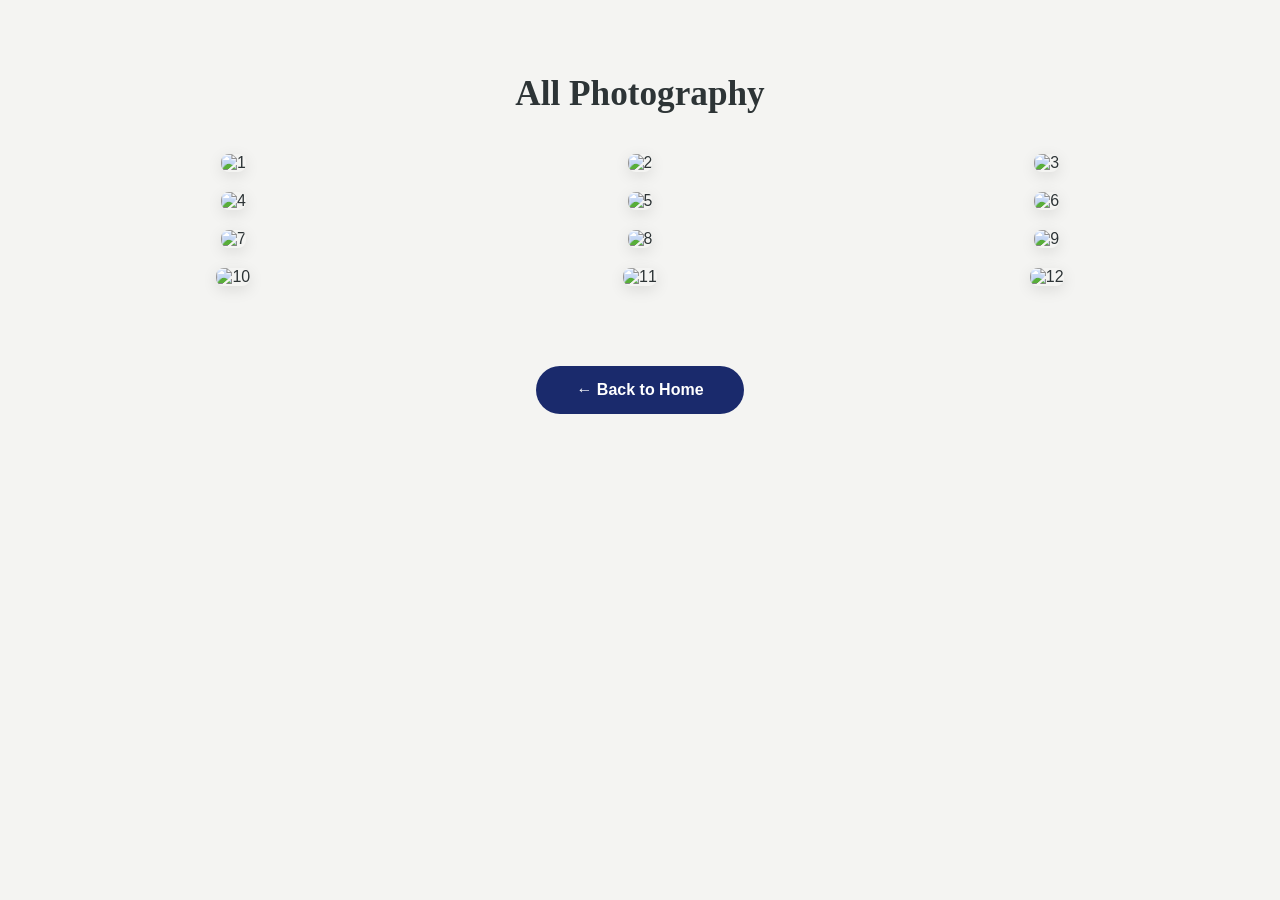
==== all_photos/index.html @ d1366b7d "update" ====
<!DOCTYPE html><html lang="ja" data-astro-cid-qmm55jif> <head><meta charset="UTF-8"><meta name="viewport" content="width=device-width, initial-scale=1.0"><title>Gallery | 豊福雅哉</title><style>body{font-family:Noto Sans JP,sans-serif;background:#f4f4f2;padding:50px 20px;text-align:center;color:#2d3436;margin:0}h1[data-astro-cid-qmm55jif]{font-family:"Noto Serif JP",serif;font-size:2.2rem;margin-bottom:40px}.gallery-grid[data-astro-cid-qmm55jif]{display:grid;grid-template-columns:repeat(auto-fit,minmax(300px,1fr));gap:20px;max-width:1200px;margin:40px auto}.gallery-item[data-astro-cid-qmm55jif] img[data-astro-cid-qmm55jif]{width:100%;aspect-ratio:3/2;object-fit:cover;border-radius:8px;box-shadow:0 4px 15px #0000001a}.back-link[data-astro-cid-qmm55jif]{display:inline-block;margin-top:40px;padding:15px 40px;background:#1a2a6c;color:#fff;text-decoration:none;border-radius:50px;font-weight:700;transition:.3s}.back-link[data-astro-cid-qmm55jif]:hover{background:#b21f1f}
</style></head> <body data-astro-cid-qmm55jif> <h1 data-astro-cid-qmm55jif>All Photography</h1> <div class="gallery-grid" data-astro-cid-qmm55jif> <div class="gallery-item" data-astro-cid-qmm55jif><img src="/masaya-toyofuku/gallery/photo1.jpg" alt="1" data-astro-cid-qmm55jif></div> <div class="gallery-item" data-astro-cid-qmm55jif><img src="/masaya-toyofuku/gallery/photo2.jpg" alt="2" data-astro-cid-qmm55jif></div> <div class="gallery-item" data-astro-cid-qmm55jif><img src="/masaya-toyofuku/gallery/photo3.jpg" alt="3" data-astro-cid-qmm55jif></div> <div class="gallery-item" data-astro-cid-qmm55jif><img src="/masaya-toyofuku/gallery/photo4.jpg" alt="4" data-astro-cid-qmm55jif></div> <div class="gallery-item" data-astro-cid-qmm55jif><img src="/masaya-toyofuku/gallery/photo5.jpg" alt="5" data-astro-cid-qmm55jif></div> <div class="gallery-item" data-astro-cid-qmm55jif><img src="/masaya-toyofuku/gallery/photo6.jpg" alt="6" data-astro-cid-qmm55jif></div> <div class="gallery-item" data-astro-cid-qmm55jif><img src="/masaya-toyofuku/gallery/photo7.jpg" alt="7" data-astro-cid-qmm55jif></div> <div class="gallery-item" data-astro-cid-qmm55jif><img src="/masaya-toyofuku/gallery/photo8.jpg" alt="8" data-astro-cid-qmm55jif></div> <div class="gallery-item" data-astro-cid-qmm55jif><img src="/masaya-toyofuku/gallery/photo9.jpg" alt="9" data-astro-cid-qmm55jif></div> <div class="gallery-item" data-astro-cid-qmm55jif><img src="/masaya-toyofuku/gallery/photo10.jpg" alt="10" data-astro-cid-qmm55jif></div> <div class="gallery-item" data-astro-cid-qmm55jif><img src="/masaya-toyofuku/gallery/photo11.jpg" alt="11" data-astro-cid-qmm55jif></div> <div class="gallery-item" data-astro-cid-qmm55jif><img src="/masaya-toyofuku/gallery/photo12.jpg" alt="12" data-astro-cid-qmm55jif></div> </div> <a href="/masaya-toyofuku/" class="back-link" data-astro-cid-qmm55jif>← Back to Home</a> </body></html>
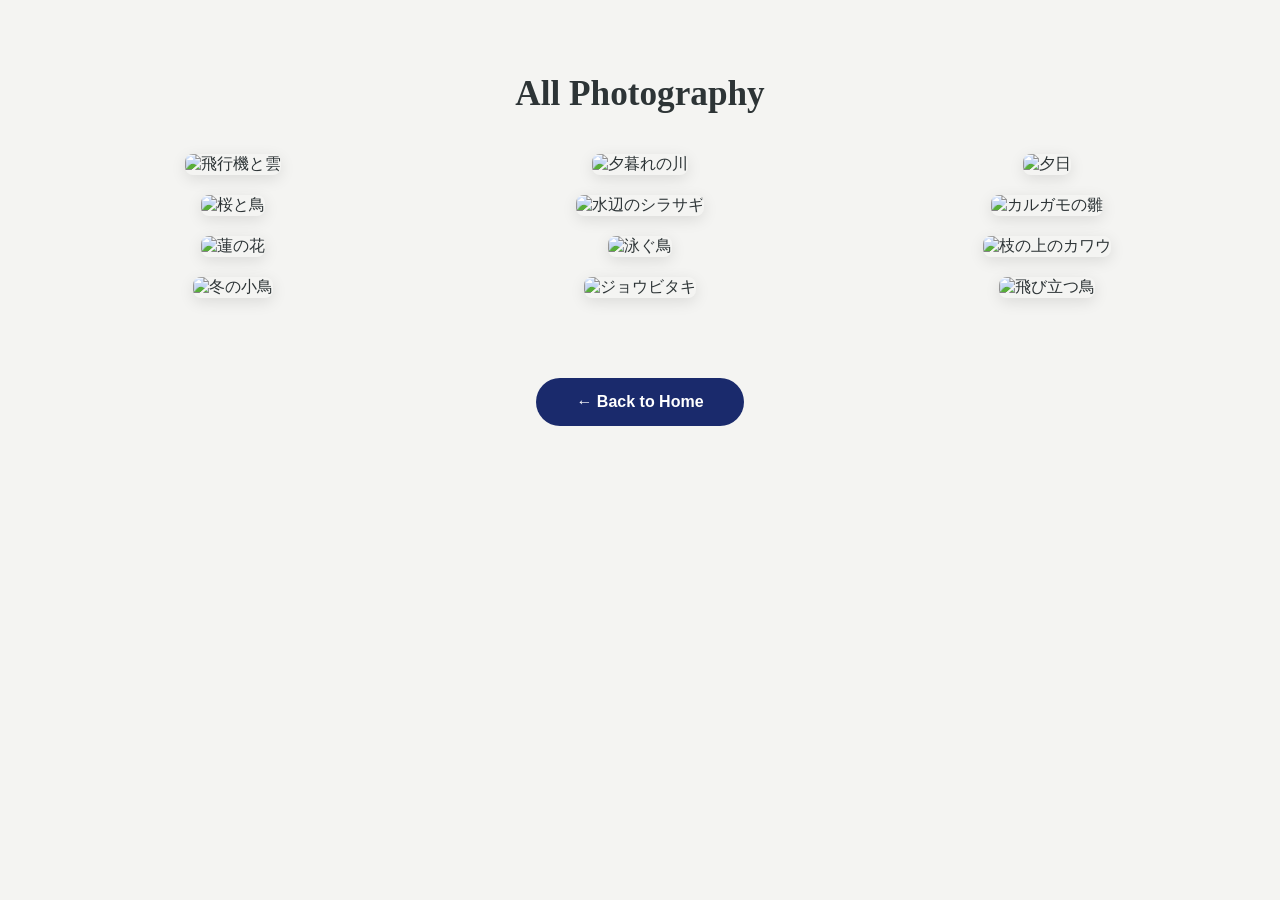
==== commit 902a540a: "update" ====
--- a/all_photos/index.html
+++ b/all_photos/index.html
@@ -1,2 +1,2 @@
-<!DOCTYPE html><html lang="ja" data-astro-cid-qmm55jif> <head><meta charset="UTF-8"><meta name="viewport" content="width=device-width, initial-scale=1.0"><title>Gallery | 豊福雅哉</title><style>body{font-family:Noto Sans JP,sans-serif;background:#f4f4f2;padding:50px 20px;text-align:center;color:#2d3436;margin:0}h1[data-astro-cid-qmm55jif]{font-family:"Noto Serif JP",serif;font-size:2.2rem;margin-bottom:40px}.gallery-grid[data-astro-cid-qmm55jif]{display:grid;grid-template-columns:repeat(auto-fit,minmax(300px,1fr));gap:20px;max-width:1200px;margin:40px auto}.gallery-item[data-astro-cid-qmm55jif] img[data-astro-cid-qmm55jif]{width:100%;aspect-ratio:3/2;object-fit:cover;border-radius:8px;box-shadow:0 4px 15px #0000001a}.back-link[data-astro-cid-qmm55jif]{display:inline-block;margin-top:40px;padding:15px 40px;background:#1a2a6c;color:#fff;text-decoration:none;border-radius:50px;font-weight:700;transition:.3s}.back-link[data-astro-cid-qmm55jif]:hover{background:#b21f1f}
-</style></head> <body data-astro-cid-qmm55jif> <h1 data-astro-cid-qmm55jif>All Photography</h1> <div class="gallery-grid" data-astro-cid-qmm55jif> <div class="gallery-item" data-astro-cid-qmm55jif><img src="/masaya-toyofuku/gallery/photo1.jpg" alt="1" data-astro-cid-qmm55jif></div> <div class="gallery-item" data-astro-cid-qmm55jif><img src="/masaya-toyofuku/gallery/photo2.jpg" alt="2" data-astro-cid-qmm55jif></div> <div class="gallery-item" data-astro-cid-qmm55jif><img src="/masaya-toyofuku/gallery/photo3.jpg" alt="3" data-astro-cid-qmm55jif></div> <div class="gallery-item" data-astro-cid-qmm55jif><img src="/masaya-toyofuku/gallery/photo4.jpg" alt="4" data-astro-cid-qmm55jif></div> <div class="gallery-item" data-astro-cid-qmm55jif><img src="/masaya-toyofuku/gallery/photo5.jpg" alt="5" data-astro-cid-qmm55jif></div> <div class="gallery-item" data-astro-cid-qmm55jif><img src="/masaya-toyofuku/gallery/photo6.jpg" alt="6" data-astro-cid-qmm55jif></div> <div class="gallery-item" data-astro-cid-qmm55jif><img src="/masaya-toyofuku/gallery/photo7.jpg" alt="7" data-astro-cid-qmm55jif></div> <div class="gallery-item" data-astro-cid-qmm55jif><img src="/masaya-toyofuku/gallery/photo8.jpg" alt="8" data-astro-cid-qmm55jif></div> <div class="gallery-item" data-astro-cid-qmm55jif><img src="/masaya-toyofuku/gallery/photo9.jpg" alt="9" data-astro-cid-qmm55jif></div> <div class="gallery-item" data-astro-cid-qmm55jif><img src="/masaya-toyofuku/gallery/photo10.jpg" alt="10" data-astro-cid-qmm55jif></div> <div class="gallery-item" data-astro-cid-qmm55jif><img src="/masaya-toyofuku/gallery/photo11.jpg" alt="11" data-astro-cid-qmm55jif></div> <div class="gallery-item" data-astro-cid-qmm55jif><img src="/masaya-toyofuku/gallery/photo12.jpg" alt="12" data-astro-cid-qmm55jif></div> </div> <a href="/masaya-toyofuku/" class="back-link" data-astro-cid-qmm55jif>← Back to Home</a> </body></html>+<!DOCTYPE html><html lang="ja" data-astro-cid-qmm55jif> <head><meta charset="UTF-8"><meta name="viewport" content="width=device-width, initial-scale=1.0"><title>Gallery | 豊福雅哉</title><style>body{font-family:Noto Sans JP,sans-serif;background:#f4f4f2;padding:50px 20px;text-align:center;color:#2d3436;margin:0}h1[data-astro-cid-qmm55jif]{font-family:"Noto Serif JP",serif;font-size:2.2rem;margin-bottom:40px}.gallery-grid[data-astro-cid-qmm55jif]{display:grid;grid-template-columns:repeat(auto-fit,minmax(300px,1fr));gap:20px;max-width:1200px;margin:40px auto}.gallery-item[data-astro-cid-qmm55jif]{cursor:pointer}.gallery-item[data-astro-cid-qmm55jif] img[data-astro-cid-qmm55jif]{width:100%;aspect-ratio:3/2;object-fit:cover;border-radius:8px;box-shadow:0 4px 15px #0000001a;transition:.3s}.gallery-item[data-astro-cid-qmm55jif] img[data-astro-cid-qmm55jif]:hover{transform:scale(1.03)}.back-link[data-astro-cid-qmm55jif]{display:inline-block;margin-top:40px;padding:15px 40px;background:#1a2a6c;color:#fff;text-decoration:none;border-radius:50px;font-weight:700}#image-modal[data-astro-cid-qmm55jif]{display:none;position:fixed;z-index:2000;top:0;left:0;width:100%;height:100%;background:#000000e6;padding-top:60px}#modal-img[data-astro-cid-qmm55jif]{max-width:90%;max-height:80%}#modal-caption[data-astro-cid-qmm55jif]{color:#fff;margin-top:15px;font-size:1.2rem;font-family:"Noto Serif JP",serif}.modal-close[data-astro-cid-qmm55jif]{position:absolute;top:20px;right:35px;color:#fff;font-size:40px;cursor:pointer}
+</style></head> <body data-astro-cid-qmm55jif> <h1 data-astro-cid-qmm55jif>All Photography</h1> <div class="gallery-grid" data-astro-cid-qmm55jif> <div class="gallery-item" data-astro-cid-qmm55jif><img src="/masaya-toyofuku/gallery/photo1.jpg" alt="飛行機と雲" data-astro-cid-qmm55jif></div> <div class="gallery-item" data-astro-cid-qmm55jif><img src="/masaya-toyofuku/gallery/photo2.jpg" alt="夕暮れの川" data-astro-cid-qmm55jif></div> <div class="gallery-item" data-astro-cid-qmm55jif><img src="/masaya-toyofuku/gallery/photo3.jpg" alt="夕日" data-astro-cid-qmm55jif></div> <div class="gallery-item" data-astro-cid-qmm55jif><img src="/masaya-toyofuku/gallery/photo4.jpg" alt="桜と鳥" data-astro-cid-qmm55jif></div> <div class="gallery-item" data-astro-cid-qmm55jif><img src="/masaya-toyofuku/gallery/photo5.jpg" alt="水辺のシラサギ" data-astro-cid-qmm55jif></div> <div class="gallery-item" data-astro-cid-qmm55jif><img src="/masaya-toyofuku/gallery/photo6.jpg" alt="カルガモの雛" data-astro-cid-qmm55jif></div> <div class="gallery-item" data-astro-cid-qmm55jif><img src="/masaya-toyofuku/gallery/photo7.jpg" alt="蓮の花" data-astro-cid-qmm55jif></div> <div class="gallery-item" data-astro-cid-qmm55jif><img src="/masaya-toyofuku/gallery/photo8.jpg" alt="泳ぐ鳥" data-astro-cid-qmm55jif></div> <div class="gallery-item" data-astro-cid-qmm55jif><img src="/masaya-toyofuku/gallery/photo9.jpg" alt="枝の上のカワウ" data-astro-cid-qmm55jif></div> <div class="gallery-item" data-astro-cid-qmm55jif><img src="/masaya-toyofuku/gallery/photo10.jpg" alt="冬の小鳥" data-astro-cid-qmm55jif></div> <div class="gallery-item" data-astro-cid-qmm55jif><img src="/masaya-toyofuku/gallery/photo11.jpg" alt="ジョウビタキ" data-astro-cid-qmm55jif></div> <div class="gallery-item" data-astro-cid-qmm55jif><img src="/masaya-toyofuku/gallery/photo12.jpg" alt="飛び立つ鳥" data-astro-cid-qmm55jif></div> </div> <a href="/masaya-toyofuku/" class="back-link" data-astro-cid-qmm55jif>← Back to Home</a> <div id="image-modal" data-astro-cid-qmm55jif> <span class="modal-close" data-astro-cid-qmm55jif>&times;</span> <img id="modal-img" data-astro-cid-qmm55jif> <div id="modal-caption" data-astro-cid-qmm55jif></div> </div> <script type="module">document.addEventListener("DOMContentLoaded",()=>{document.querySelectorAll("img").forEach(e=>{e.addEventListener("contextmenu",t=>t.preventDefault()),e.addEventListener("dragstart",t=>t.preventDefault())});const o=document.getElementById("image-modal"),n=document.getElementById("modal-img"),d=document.getElementById("modal-caption");document.querySelectorAll(".gallery-item img").forEach(e=>{e.addEventListener("click",()=>{o.style.display="block",n.src=e.src,d.innerText=e.alt,document.body.style.overflow="hidden"})}),document.querySelector(".modal-close").onclick=()=>{o.style.display="none",document.body.style.overflow="auto"}});</script> </body> </html>
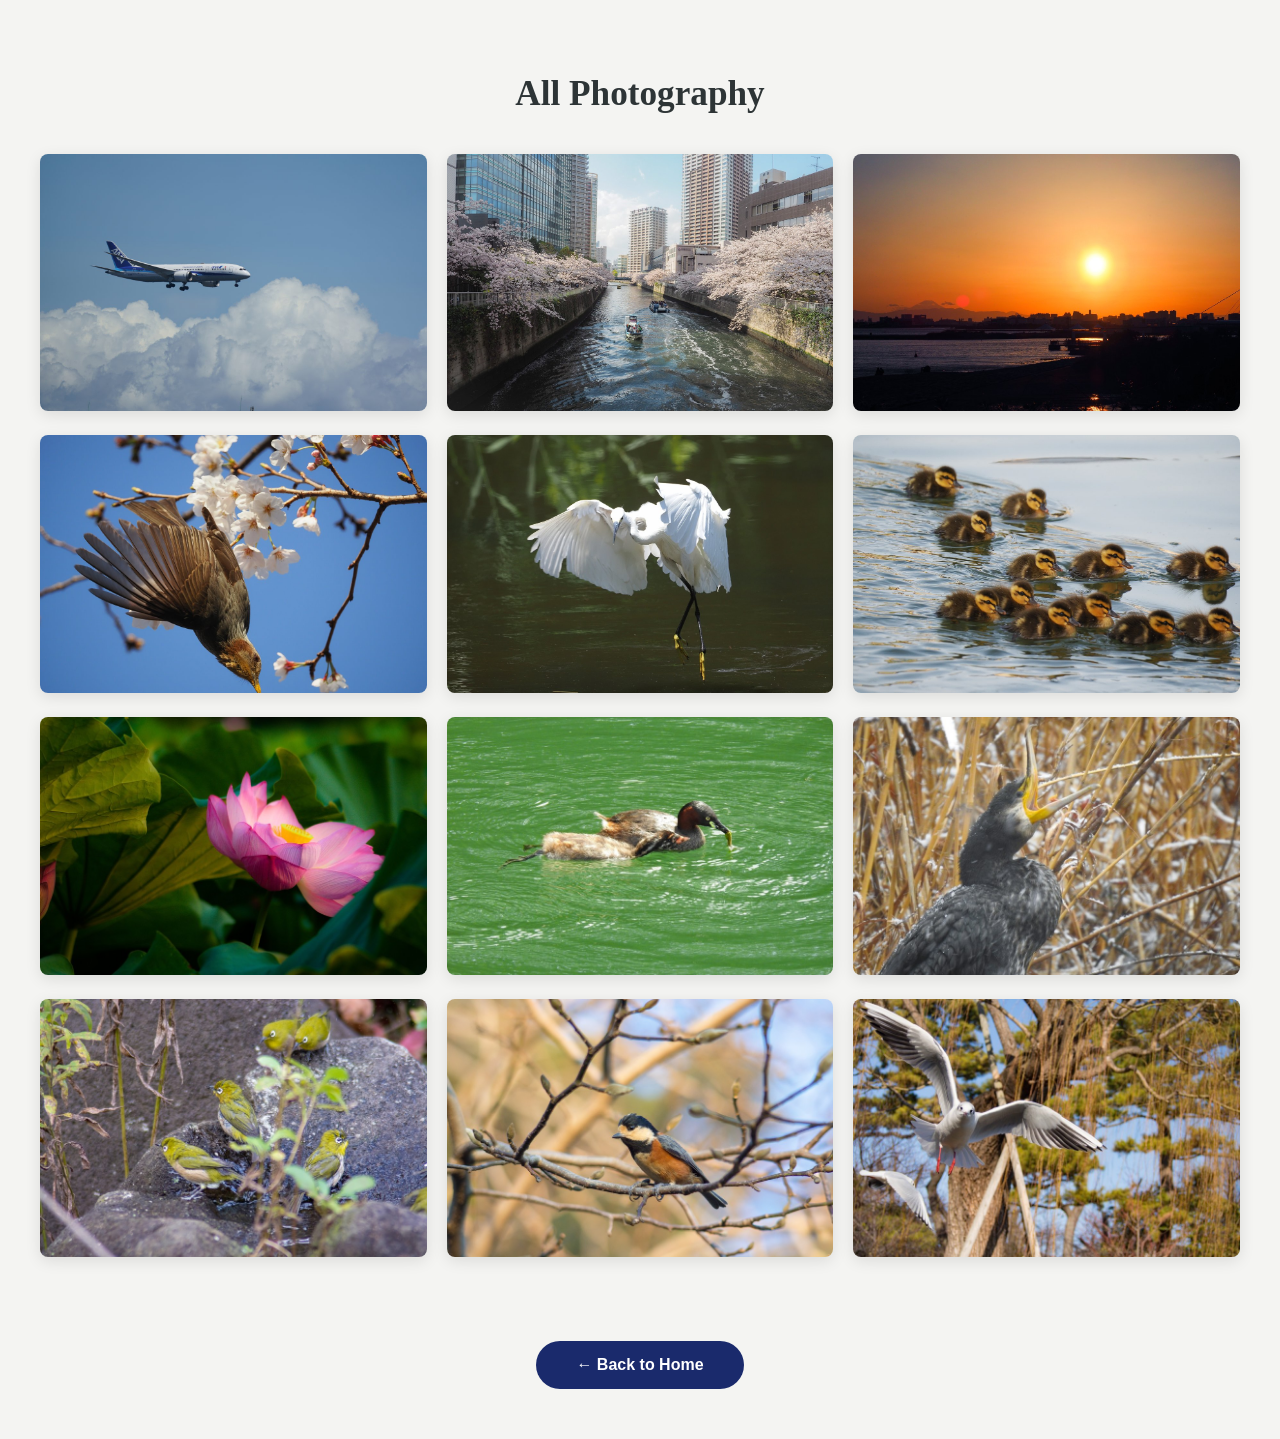
==== commit f34b0e04: "update" ====
--- a/all_photos/index.html
+++ b/all_photos/index.html
@@ -1,2 +1,2 @@
-<!DOCTYPE html><html lang="ja" data-astro-cid-qmm55jif> <head><meta charset="UTF-8"><meta name="viewport" content="width=device-width, initial-scale=1.0"><title>Gallery | 豊福雅哉</title><style>body{font-family:Noto Sans JP,sans-serif;background:#f4f4f2;padding:50px 20px;text-align:center;color:#2d3436;margin:0}h1[data-astro-cid-qmm55jif]{font-family:"Noto Serif JP",serif;font-size:2.2rem;margin-bottom:40px}.gallery-grid[data-astro-cid-qmm55jif]{display:grid;grid-template-columns:repeat(auto-fit,minmax(300px,1fr));gap:20px;max-width:1200px;margin:40px auto}.gallery-item[data-astro-cid-qmm55jif]{cursor:pointer}.gallery-item[data-astro-cid-qmm55jif] img[data-astro-cid-qmm55jif]{width:100%;aspect-ratio:3/2;object-fit:cover;border-radius:8px;box-shadow:0 4px 15px #0000001a;transition:.3s}.gallery-item[data-astro-cid-qmm55jif] img[data-astro-cid-qmm55jif]:hover{transform:scale(1.03)}.back-link[data-astro-cid-qmm55jif]{display:inline-block;margin-top:40px;padding:15px 40px;background:#1a2a6c;color:#fff;text-decoration:none;border-radius:50px;font-weight:700}#image-modal[data-astro-cid-qmm55jif]{display:none;position:fixed;z-index:2000;top:0;left:0;width:100%;height:100%;background:#000000e6;padding-top:60px}#modal-img[data-astro-cid-qmm55jif]{max-width:90%;max-height:80%}#modal-caption[data-astro-cid-qmm55jif]{color:#fff;margin-top:15px;font-size:1.2rem;font-family:"Noto Serif JP",serif}.modal-close[data-astro-cid-qmm55jif]{position:absolute;top:20px;right:35px;color:#fff;font-size:40px;cursor:pointer}
-</style></head> <body data-astro-cid-qmm55jif> <h1 data-astro-cid-qmm55jif>All Photography</h1> <div class="gallery-grid" data-astro-cid-qmm55jif> <div class="gallery-item" data-astro-cid-qmm55jif><img src="/masaya-toyofuku/gallery/photo1.jpg" alt="飛行機と雲" data-astro-cid-qmm55jif></div> <div class="gallery-item" data-astro-cid-qmm55jif><img src="/masaya-toyofuku/gallery/photo2.jpg" alt="夕暮れの川" data-astro-cid-qmm55jif></div> <div class="gallery-item" data-astro-cid-qmm55jif><img src="/masaya-toyofuku/gallery/photo3.jpg" alt="夕日" data-astro-cid-qmm55jif></div> <div class="gallery-item" data-astro-cid-qmm55jif><img src="/masaya-toyofuku/gallery/photo4.jpg" alt="桜と鳥" data-astro-cid-qmm55jif></div> <div class="gallery-item" data-astro-cid-qmm55jif><img src="/masaya-toyofuku/gallery/photo5.jpg" alt="水辺のシラサギ" data-astro-cid-qmm55jif></div> <div class="gallery-item" data-astro-cid-qmm55jif><img src="/masaya-toyofuku/gallery/photo6.jpg" alt="カルガモの雛" data-astro-cid-qmm55jif></div> <div class="gallery-item" data-astro-cid-qmm55jif><img src="/masaya-toyofuku/gallery/photo7.jpg" alt="蓮の花" data-astro-cid-qmm55jif></div> <div class="gallery-item" data-astro-cid-qmm55jif><img src="/masaya-toyofuku/gallery/photo8.jpg" alt="泳ぐ鳥" data-astro-cid-qmm55jif></div> <div class="gallery-item" data-astro-cid-qmm55jif><img src="/masaya-toyofuku/gallery/photo9.jpg" alt="枝の上のカワウ" data-astro-cid-qmm55jif></div> <div class="gallery-item" data-astro-cid-qmm55jif><img src="/masaya-toyofuku/gallery/photo10.jpg" alt="冬の小鳥" data-astro-cid-qmm55jif></div> <div class="gallery-item" data-astro-cid-qmm55jif><img src="/masaya-toyofuku/gallery/photo11.jpg" alt="ジョウビタキ" data-astro-cid-qmm55jif></div> <div class="gallery-item" data-astro-cid-qmm55jif><img src="/masaya-toyofuku/gallery/photo12.jpg" alt="飛び立つ鳥" data-astro-cid-qmm55jif></div> </div> <a href="/masaya-toyofuku/" class="back-link" data-astro-cid-qmm55jif>← Back to Home</a> <div id="image-modal" data-astro-cid-qmm55jif> <span class="modal-close" data-astro-cid-qmm55jif>&times;</span> <img id="modal-img" data-astro-cid-qmm55jif> <div id="modal-caption" data-astro-cid-qmm55jif></div> </div> <script type="module">document.addEventListener("DOMContentLoaded",()=>{document.querySelectorAll("img").forEach(e=>{e.addEventListener("contextmenu",t=>t.preventDefault()),e.addEventListener("dragstart",t=>t.preventDefault())});const o=document.getElementById("image-modal"),n=document.getElementById("modal-img"),d=document.getElementById("modal-caption");document.querySelectorAll(".gallery-item img").forEach(e=>{e.addEventListener("click",()=>{o.style.display="block",n.src=e.src,d.innerText=e.alt,document.body.style.overflow="hidden"})}),document.querySelector(".modal-close").onclick=()=>{o.style.display="none",document.body.style.overflow="auto"}});</script> </body> </html>+<!DOCTYPE html><html lang="ja" data-astro-cid-qmm55jif> <head><meta charset="UTF-8"><meta name="viewport" content="width=device-width, initial-scale=1.0"><title>Gallery | 豊福雅哉</title><style>body{font-family:Noto Sans JP,sans-serif;background:#f4f4f2;padding:50px 20px;text-align:center;color:#2d3436;margin:0}h1[data-astro-cid-qmm55jif]{font-family:"Noto Serif JP",serif;font-size:2.2rem;margin-bottom:40px}.gallery-grid[data-astro-cid-qmm55jif]{display:grid;grid-template-columns:repeat(auto-fit,minmax(300px,1fr));gap:20px;max-width:1200px;margin:40px auto}.gallery-item[data-astro-cid-qmm55jif] img[data-astro-cid-qmm55jif]{width:100%;aspect-ratio:3/2;object-fit:cover;border-radius:8px;box-shadow:0 4px 15px #0000001a;cursor:pointer;transition:.3s}.gallery-item[data-astro-cid-qmm55jif] img[data-astro-cid-qmm55jif]:hover{transform:scale(1.03)}.back-link[data-astro-cid-qmm55jif]{display:inline-block;margin-top:40px;padding:15px 40px;background:#1a2a6c;color:#fff;text-decoration:none;border-radius:50px;font-weight:700}#image-modal[data-astro-cid-qmm55jif]{display:none;position:fixed;z-index:2000;top:0;left:0;width:100%;height:100%;background:#000000e6;padding-top:60px}#modal-img[data-astro-cid-qmm55jif]{max-width:90%;max-height:80%}#modal-caption[data-astro-cid-qmm55jif]{color:#fff;margin-top:15px;font-family:"Noto Serif JP",serif;font-size:1.2rem}.modal-close[data-astro-cid-qmm55jif]{position:absolute;top:20px;right:35px;color:#fff;font-size:40px;cursor:pointer}
+</style></head> <body data-astro-cid-qmm55jif> <h1 data-astro-cid-qmm55jif>All Photography</h1> <div class="gallery-grid" data-astro-cid-qmm55jif> <div class="gallery-item" data-astro-cid-qmm55jif><img src="../gallery/photo1.jpg" alt="作品1: アオサギ" data-astro-cid-qmm55jif></div> <div class="gallery-item" data-astro-cid-qmm55jif><img src="../gallery/photo2.jpg" alt="作品2: 飛翔" data-astro-cid-qmm55jif></div> <div class="gallery-item" data-astro-cid-qmm55jif><img src="../gallery/photo3.jpg" alt="作品3: 夕景" data-astro-cid-qmm55jif></div> <div class="gallery-item" data-astro-cid-qmm55jif><img src="../gallery/photo4.jpg" alt="作品4: 桜の枝に" data-astro-cid-qmm55jif></div> <div class="gallery-item" data-astro-cid-qmm55jif><img src="../gallery/photo5.jpg" alt="作品5: 水面の輝き" data-astro-cid-qmm55jif></div> <div class="gallery-item" data-astro-cid-qmm55jif><img src="../gallery/photo6.jpg" alt="作品6: 都市の鳥" data-astro-cid-qmm55jif></div> <div class="gallery-item" data-astro-cid-qmm55jif><img src="../gallery/photo7.jpg" alt="作品7: 静寂" data-astro-cid-qmm55jif></div> <div class="gallery-item" data-astro-cid-qmm55jif><img src="../gallery/photo8.jpg" alt="作品8: 水浴び" data-astro-cid-qmm55jif></div> <div class="gallery-item" data-astro-cid-qmm55jif><img src="../gallery/photo9.jpg" alt="作品9: 休息" data-astro-cid-qmm55jif></div> <div class="gallery-item" data-astro-cid-qmm55jif><img src="../gallery/photo10.jpg" alt="作品10: 冬の朝" data-astro-cid-qmm55jif></div> <div class="gallery-item" data-astro-cid-qmm55jif><img src="../gallery/photo11.jpg" alt="作品11: 獲物を狙う" data-astro-cid-qmm55jif></div> <div class="gallery-item" data-astro-cid-qmm55jif><img src="../gallery/photo12.jpg" alt="作品12: 旅立ち" data-astro-cid-qmm55jif></div> </div> <a href="../" class="back-link" data-astro-cid-qmm55jif>← Back to Home</a> <div id="image-modal" data-astro-cid-qmm55jif> <span class="modal-close" data-astro-cid-qmm55jif>&times;</span> <img id="modal-img" data-astro-cid-qmm55jif> <div id="modal-caption" data-astro-cid-qmm55jif></div> </div> <script type="module">document.addEventListener("DOMContentLoaded",()=>{document.querySelectorAll("img").forEach(e=>{e.addEventListener("contextmenu",t=>t.preventDefault()),e.addEventListener("dragstart",t=>t.preventDefault())});const o=document.getElementById("image-modal"),n=document.getElementById("modal-img"),d=document.getElementById("modal-caption");document.querySelectorAll(".gallery-item img").forEach(e=>{e.addEventListener("click",()=>{o.style.display="block",n.src=e.src,d.innerText=e.alt,document.body.style.overflow="hidden"})}),document.querySelector(".modal-close").onclick=()=>{o.style.display="none",document.body.style.overflow="auto"}});</script> </body> </html>
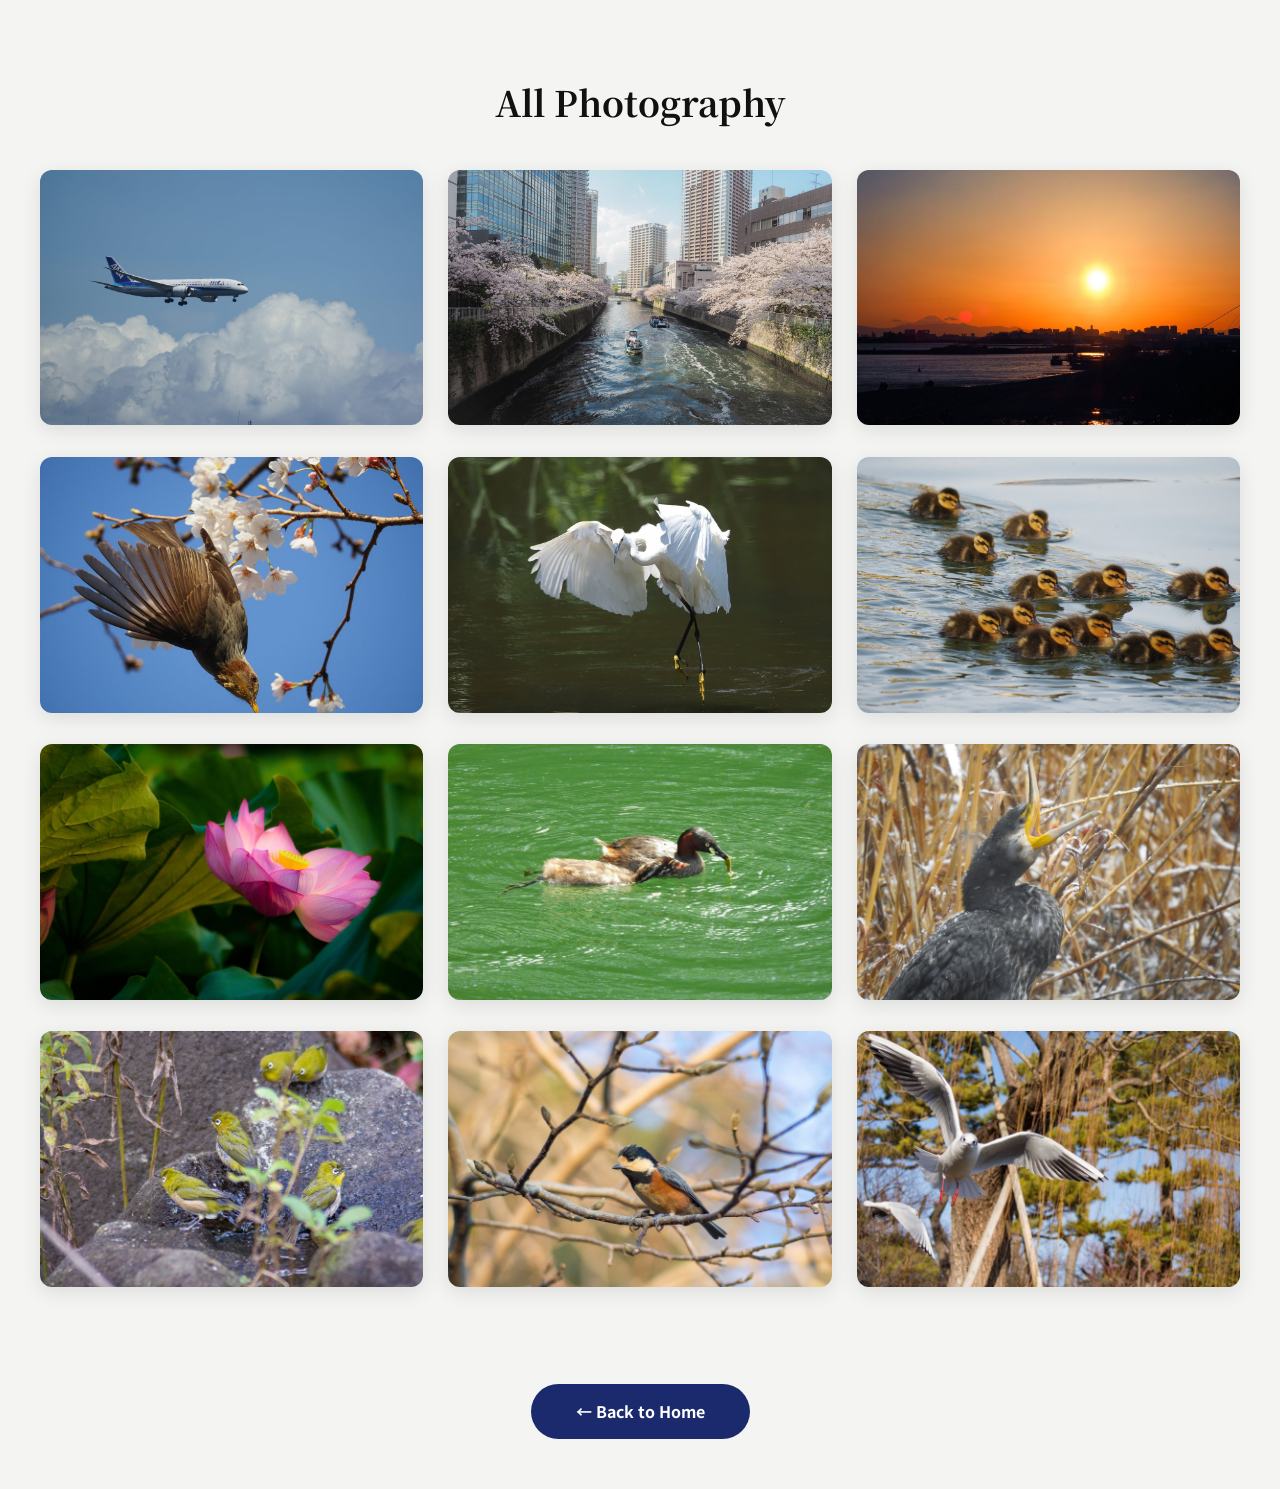
==== commit abe50f8e: "update" ====
--- a/all_photos/index.html
+++ b/all_photos/index.html
@@ -1,2 +1,2 @@
-<!DOCTYPE html><html lang="ja" data-astro-cid-qmm55jif> <head><meta charset="UTF-8"><meta name="viewport" content="width=device-width, initial-scale=1.0"><title>Gallery | 豊福雅哉</title><style>body{font-family:Noto Sans JP,sans-serif;background:#f4f4f2;padding:50px 20px;text-align:center;color:#2d3436;margin:0}h1[data-astro-cid-qmm55jif]{font-family:"Noto Serif JP",serif;font-size:2.2rem;margin-bottom:40px}.gallery-grid[data-astro-cid-qmm55jif]{display:grid;grid-template-columns:repeat(auto-fit,minmax(300px,1fr));gap:20px;max-width:1200px;margin:40px auto}.gallery-item[data-astro-cid-qmm55jif] img[data-astro-cid-qmm55jif]{width:100%;aspect-ratio:3/2;object-fit:cover;border-radius:8px;box-shadow:0 4px 15px #0000001a;cursor:pointer;transition:.3s}.gallery-item[data-astro-cid-qmm55jif] img[data-astro-cid-qmm55jif]:hover{transform:scale(1.03)}.back-link[data-astro-cid-qmm55jif]{display:inline-block;margin-top:40px;padding:15px 40px;background:#1a2a6c;color:#fff;text-decoration:none;border-radius:50px;font-weight:700}#image-modal[data-astro-cid-qmm55jif]{display:none;position:fixed;z-index:2000;top:0;left:0;width:100%;height:100%;background:#000000e6;padding-top:60px}#modal-img[data-astro-cid-qmm55jif]{max-width:90%;max-height:80%}#modal-caption[data-astro-cid-qmm55jif]{color:#fff;margin-top:15px;font-family:"Noto Serif JP",serif;font-size:1.2rem}.modal-close[data-astro-cid-qmm55jif]{position:absolute;top:20px;right:35px;color:#fff;font-size:40px;cursor:pointer}
-</style></head> <body data-astro-cid-qmm55jif> <h1 data-astro-cid-qmm55jif>All Photography</h1> <div class="gallery-grid" data-astro-cid-qmm55jif> <div class="gallery-item" data-astro-cid-qmm55jif><img src="../gallery/photo1.jpg" alt="作品1: アオサギ" data-astro-cid-qmm55jif></div> <div class="gallery-item" data-astro-cid-qmm55jif><img src="../gallery/photo2.jpg" alt="作品2: 飛翔" data-astro-cid-qmm55jif></div> <div class="gallery-item" data-astro-cid-qmm55jif><img src="../gallery/photo3.jpg" alt="作品3: 夕景" data-astro-cid-qmm55jif></div> <div class="gallery-item" data-astro-cid-qmm55jif><img src="../gallery/photo4.jpg" alt="作品4: 桜の枝に" data-astro-cid-qmm55jif></div> <div class="gallery-item" data-astro-cid-qmm55jif><img src="../gallery/photo5.jpg" alt="作品5: 水面の輝き" data-astro-cid-qmm55jif></div> <div class="gallery-item" data-astro-cid-qmm55jif><img src="../gallery/photo6.jpg" alt="作品6: 都市の鳥" data-astro-cid-qmm55jif></div> <div class="gallery-item" data-astro-cid-qmm55jif><img src="../gallery/photo7.jpg" alt="作品7: 静寂" data-astro-cid-qmm55jif></div> <div class="gallery-item" data-astro-cid-qmm55jif><img src="../gallery/photo8.jpg" alt="作品8: 水浴び" data-astro-cid-qmm55jif></div> <div class="gallery-item" data-astro-cid-qmm55jif><img src="../gallery/photo9.jpg" alt="作品9: 休息" data-astro-cid-qmm55jif></div> <div class="gallery-item" data-astro-cid-qmm55jif><img src="../gallery/photo10.jpg" alt="作品10: 冬の朝" data-astro-cid-qmm55jif></div> <div class="gallery-item" data-astro-cid-qmm55jif><img src="../gallery/photo11.jpg" alt="作品11: 獲物を狙う" data-astro-cid-qmm55jif></div> <div class="gallery-item" data-astro-cid-qmm55jif><img src="../gallery/photo12.jpg" alt="作品12: 旅立ち" data-astro-cid-qmm55jif></div> </div> <a href="../" class="back-link" data-astro-cid-qmm55jif>← Back to Home</a> <div id="image-modal" data-astro-cid-qmm55jif> <span class="modal-close" data-astro-cid-qmm55jif>&times;</span> <img id="modal-img" data-astro-cid-qmm55jif> <div id="modal-caption" data-astro-cid-qmm55jif></div> </div> <script type="module">document.addEventListener("DOMContentLoaded",()=>{document.querySelectorAll("img").forEach(e=>{e.addEventListener("contextmenu",t=>t.preventDefault()),e.addEventListener("dragstart",t=>t.preventDefault())});const o=document.getElementById("image-modal"),n=document.getElementById("modal-img"),d=document.getElementById("modal-caption");document.querySelectorAll(".gallery-item img").forEach(e=>{e.addEventListener("click",()=>{o.style.display="block",n.src=e.src,d.innerText=e.alt,document.body.style.overflow="hidden"})}),document.querySelector(".modal-close").onclick=()=>{o.style.display="none",document.body.style.overflow="auto"}});</script> </body> </html>+<!DOCTYPE html><html lang="ja" data-astro-cid-qmm55jif> <head><meta charset="UTF-8"><meta name="viewport" content="width=device-width, initial-scale=1.0"><title>Gallery | 豊福雅哉</title><link href="https://fonts.googleapis.com/css2?family=Noto+Serif+JP:wght@400;700&family=Noto+Sans+JP:wght@300;400;700&display=swap" rel="stylesheet"><style>:root{--primary: #1a2a6c;--bg-main: #f4f4f2;--text: #2d3436}body{font-family:Noto Sans JP,sans-serif;background-color:var(--bg-main);color:var(--text);padding:50px 20px;text-align:center;margin:0;line-height:1.6}h1[data-astro-cid-qmm55jif]{font-family:"Noto Serif JP",serif;font-size:2.2rem;margin-bottom:40px;color:#111}.gallery-grid[data-astro-cid-qmm55jif]{display:grid;grid-template-columns:repeat(auto-fit,minmax(300px,1fr));gap:25px;max-width:1200px;margin:40px auto}.gallery-item[data-astro-cid-qmm55jif] img[data-astro-cid-qmm55jif]{width:100%;aspect-ratio:3/2;object-fit:cover;border-radius:12px;box-shadow:0 5px 20px #0000001a;cursor:pointer;transition:.3s}.gallery-item[data-astro-cid-qmm55jif] img[data-astro-cid-qmm55jif]:hover{transform:scale(1.03);box-shadow:0 8px 30px #00000026}.back-link[data-astro-cid-qmm55jif]{display:inline-block;margin-top:50px;padding:15px 45px;background:var(--primary);color:#fff;text-decoration:none;border-radius:50px;font-weight:700;transition:.3s}.back-link[data-astro-cid-qmm55jif]:hover{opacity:.8}#image-modal[data-astro-cid-qmm55jif]{display:none;position:fixed;z-index:2000;top:0;left:0;width:100%;height:100%;background:#000000e6;text-align:center;padding-top:60px;box-sizing:border-box}#modal-img[data-astro-cid-qmm55jif]{max-width:90%;max-height:80%;border-radius:5px;box-shadow:0 0 20px #ffffff1a}#modal-caption[data-astro-cid-qmm55jif]{color:#fff;margin-top:15px;font-family:"Noto Serif JP",serif;font-size:1.3rem;font-weight:700}.modal-close[data-astro-cid-qmm55jif]{position:absolute;top:20px;right:35px;color:#fff;font-size:40px;cursor:pointer;font-weight:700}
+</style></head> <body data-astro-cid-qmm55jif> <h1 data-astro-cid-qmm55jif>All Photography</h1> <div class="gallery-grid" data-astro-cid-qmm55jif> <div class="gallery-item" data-astro-cid-qmm55jif><img src="../gallery/photo1.jpg" alt="作品1: アオサギの休息" data-astro-cid-qmm55jif></div> <div class="gallery-item" data-astro-cid-qmm55jif><img src="../gallery/photo2.jpg" alt="作品2: 夕暮れの飛翔" data-astro-cid-qmm55jif></div> <div class="gallery-item" data-astro-cid-qmm55jif><img src="../gallery/photo3.jpg" alt="作品3: 水面の輝き" data-astro-cid-qmm55jif></div> <div class="gallery-item" data-astro-cid-qmm55jif><img src="../gallery/photo4.jpg" alt="作品4: 桜の枝にとまるメジロ" data-astro-cid-qmm55jif></div> <div class="gallery-item" data-astro-cid-qmm55jif><img src="../gallery/photo5.jpg" alt="作品5: 静寂の沼" data-astro-cid-qmm55jif></div> <div class="gallery-item" data-astro-cid-qmm55jif><img src="../gallery/photo6.jpg" alt="作品6: カルガモの親子" data-astro-cid-qmm55jif></div> <div class="gallery-item" data-astro-cid-qmm55jif><img src="../gallery/photo7.jpg" alt="作品7: 獲物を狙う" data-astro-cid-qmm55jif></div> <div class="gallery-item" data-astro-cid-qmm55jif><img src="../gallery/photo8.jpg" alt="作品8: 水浴びの一瞬" data-astro-cid-qmm55jif></div> <div class="gallery-item" data-astro-cid-qmm55jif><img src="../gallery/photo9.jpg" alt="作品9: 冬の小鳥" data-astro-cid-qmm55jif></div> <div class="gallery-item" data-astro-cid-qmm55jif><img src="../gallery/photo10.jpg" alt="作品10: 旅立ちの朝" data-astro-cid-qmm55jif></div> <div class="gallery-item" data-astro-cid-qmm55jif><img src="../gallery/photo11.jpg" alt="作品11: 枝の上のカワセミ" data-astro-cid-qmm55jif></div> <div class="gallery-item" data-astro-cid-qmm55jif><img src="../gallery/photo12.jpg" alt="作品12: 都市の生命" data-astro-cid-qmm55jif></div> </div> <a href="../" class="back-link" data-astro-cid-qmm55jif>← Back to Home</a> <div id="image-modal" data-astro-cid-qmm55jif> <span class="modal-close" data-astro-cid-qmm55jif>&times;</span> <img id="modal-img" data-astro-cid-qmm55jif> <div id="modal-caption" data-astro-cid-qmm55jif></div> </div> <script type="module">document.addEventListener("DOMContentLoaded",()=>{document.querySelectorAll("img").forEach(e=>{e.addEventListener("contextmenu",o=>o.preventDefault()),e.addEventListener("dragstart",o=>o.preventDefault())});const t=document.getElementById("image-modal"),n=document.getElementById("modal-img"),d=document.getElementById("modal-caption");document.querySelectorAll(".gallery-item img").forEach(e=>{e.addEventListener("click",()=>{t.style.display="block",n.src=e.src,d.innerText=e.alt,document.body.style.overflow="hidden"})}),document.querySelector(".modal-close").onclick=()=>{t.style.display="none",document.body.style.overflow="auto"},window.addEventListener("click",e=>{e.target==t&&(t.style.display="none",document.body.style.overflow="auto")})});</script> </body> </html>
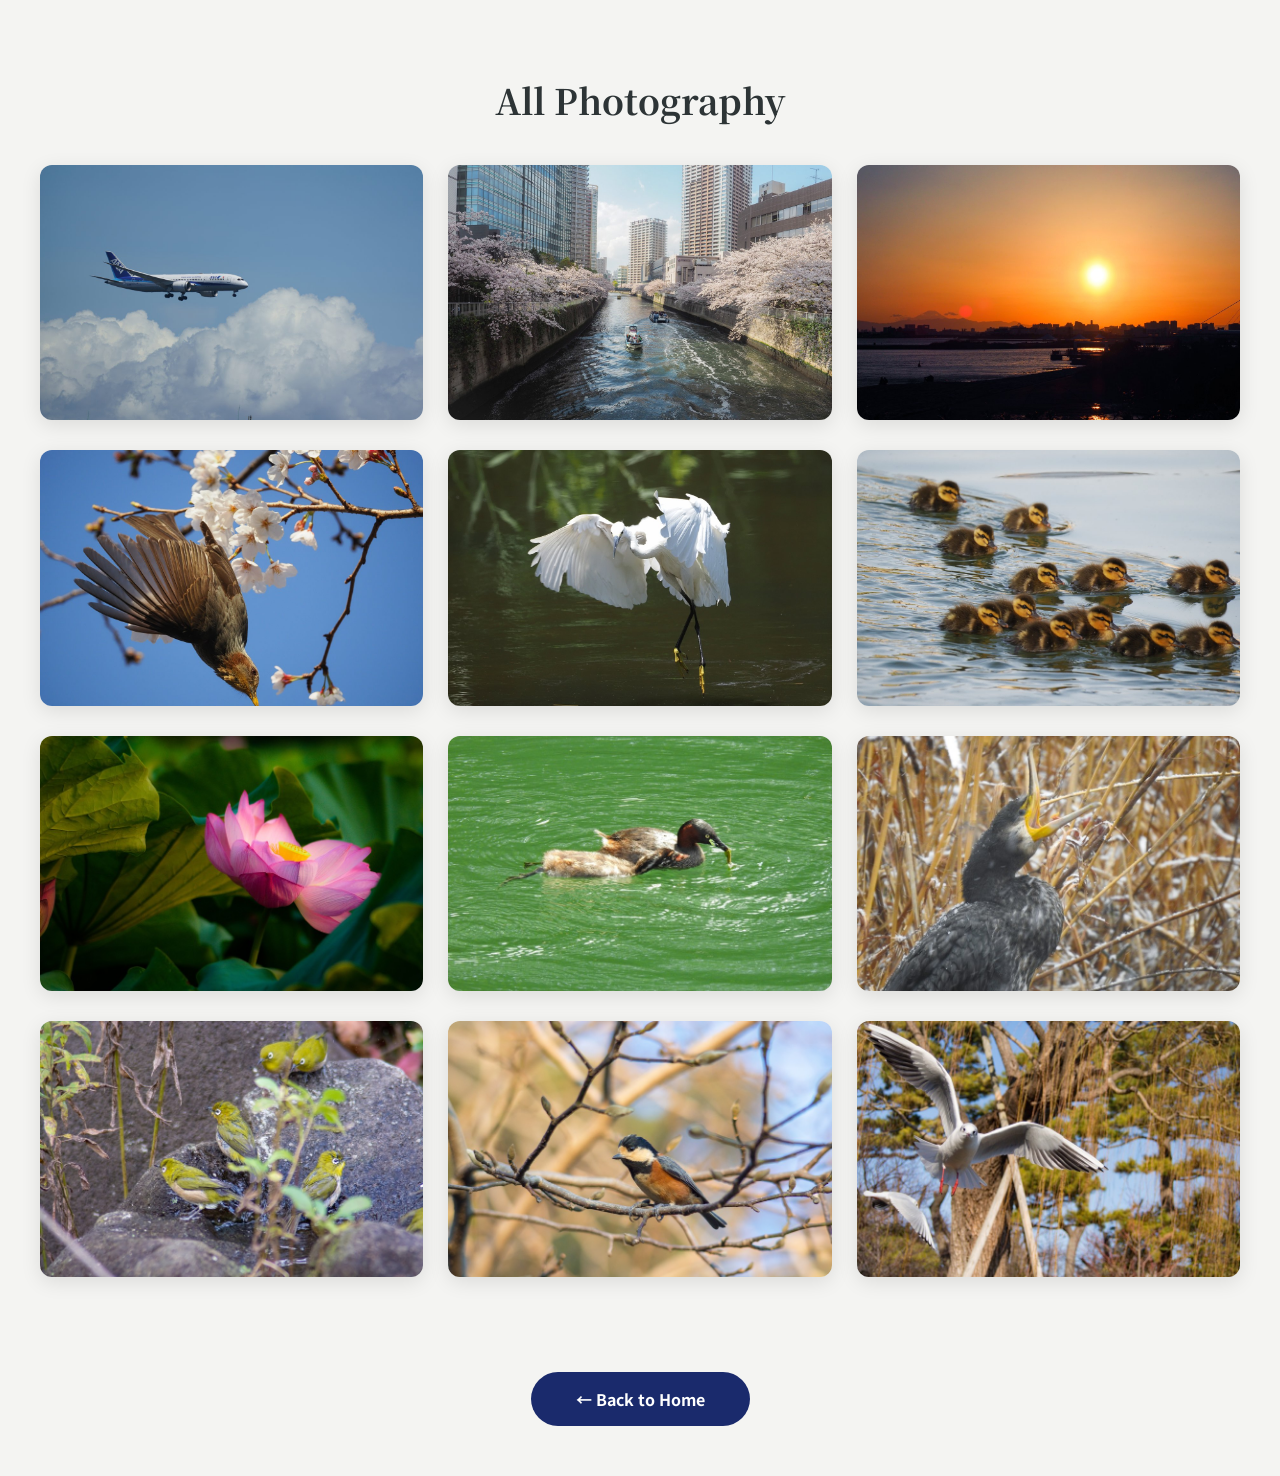
==== commit d7cb1bc3: "update" ====
--- a/all_photos/index.html
+++ b/all_photos/index.html
@@ -1,2 +1,2 @@
-<!DOCTYPE html><html lang="ja" data-astro-cid-qmm55jif> <head><meta charset="UTF-8"><meta name="viewport" content="width=device-width, initial-scale=1.0"><title>Gallery | 豊福雅哉</title><link href="https://fonts.googleapis.com/css2?family=Noto+Serif+JP:wght@400;700&family=Noto+Sans+JP:wght@300;400;700&display=swap" rel="stylesheet"><style>:root{--primary: #1a2a6c;--bg-main: #f4f4f2;--text: #2d3436}body{font-family:Noto Sans JP,sans-serif;background-color:var(--bg-main);color:var(--text);padding:50px 20px;text-align:center;margin:0;line-height:1.6}h1[data-astro-cid-qmm55jif]{font-family:"Noto Serif JP",serif;font-size:2.2rem;margin-bottom:40px;color:#111}.gallery-grid[data-astro-cid-qmm55jif]{display:grid;grid-template-columns:repeat(auto-fit,minmax(300px,1fr));gap:25px;max-width:1200px;margin:40px auto}.gallery-item[data-astro-cid-qmm55jif] img[data-astro-cid-qmm55jif]{width:100%;aspect-ratio:3/2;object-fit:cover;border-radius:12px;box-shadow:0 5px 20px #0000001a;cursor:pointer;transition:.3s}.gallery-item[data-astro-cid-qmm55jif] img[data-astro-cid-qmm55jif]:hover{transform:scale(1.03);box-shadow:0 8px 30px #00000026}.back-link[data-astro-cid-qmm55jif]{display:inline-block;margin-top:50px;padding:15px 45px;background:var(--primary);color:#fff;text-decoration:none;border-radius:50px;font-weight:700;transition:.3s}.back-link[data-astro-cid-qmm55jif]:hover{opacity:.8}#image-modal[data-astro-cid-qmm55jif]{display:none;position:fixed;z-index:2000;top:0;left:0;width:100%;height:100%;background:#000000e6;text-align:center;padding-top:60px;box-sizing:border-box}#modal-img[data-astro-cid-qmm55jif]{max-width:90%;max-height:80%;border-radius:5px;box-shadow:0 0 20px #ffffff1a}#modal-caption[data-astro-cid-qmm55jif]{color:#fff;margin-top:15px;font-family:"Noto Serif JP",serif;font-size:1.3rem;font-weight:700}.modal-close[data-astro-cid-qmm55jif]{position:absolute;top:20px;right:35px;color:#fff;font-size:40px;cursor:pointer;font-weight:700}
-</style></head> <body data-astro-cid-qmm55jif> <h1 data-astro-cid-qmm55jif>All Photography</h1> <div class="gallery-grid" data-astro-cid-qmm55jif> <div class="gallery-item" data-astro-cid-qmm55jif><img src="../gallery/photo1.jpg" alt="作品1: アオサギの休息" data-astro-cid-qmm55jif></div> <div class="gallery-item" data-astro-cid-qmm55jif><img src="../gallery/photo2.jpg" alt="作品2: 夕暮れの飛翔" data-astro-cid-qmm55jif></div> <div class="gallery-item" data-astro-cid-qmm55jif><img src="../gallery/photo3.jpg" alt="作品3: 水面の輝き" data-astro-cid-qmm55jif></div> <div class="gallery-item" data-astro-cid-qmm55jif><img src="../gallery/photo4.jpg" alt="作品4: 桜の枝にとまるメジロ" data-astro-cid-qmm55jif></div> <div class="gallery-item" data-astro-cid-qmm55jif><img src="../gallery/photo5.jpg" alt="作品5: 静寂の沼" data-astro-cid-qmm55jif></div> <div class="gallery-item" data-astro-cid-qmm55jif><img src="../gallery/photo6.jpg" alt="作品6: カルガモの親子" data-astro-cid-qmm55jif></div> <div class="gallery-item" data-astro-cid-qmm55jif><img src="../gallery/photo7.jpg" alt="作品7: 獲物を狙う" data-astro-cid-qmm55jif></div> <div class="gallery-item" data-astro-cid-qmm55jif><img src="../gallery/photo8.jpg" alt="作品8: 水浴びの一瞬" data-astro-cid-qmm55jif></div> <div class="gallery-item" data-astro-cid-qmm55jif><img src="../gallery/photo9.jpg" alt="作品9: 冬の小鳥" data-astro-cid-qmm55jif></div> <div class="gallery-item" data-astro-cid-qmm55jif><img src="../gallery/photo10.jpg" alt="作品10: 旅立ちの朝" data-astro-cid-qmm55jif></div> <div class="gallery-item" data-astro-cid-qmm55jif><img src="../gallery/photo11.jpg" alt="作品11: 枝の上のカワセミ" data-astro-cid-qmm55jif></div> <div class="gallery-item" data-astro-cid-qmm55jif><img src="../gallery/photo12.jpg" alt="作品12: 都市の生命" data-astro-cid-qmm55jif></div> </div> <a href="../" class="back-link" data-astro-cid-qmm55jif>← Back to Home</a> <div id="image-modal" data-astro-cid-qmm55jif> <span class="modal-close" data-astro-cid-qmm55jif>&times;</span> <img id="modal-img" data-astro-cid-qmm55jif> <div id="modal-caption" data-astro-cid-qmm55jif></div> </div> <script type="module">document.addEventListener("DOMContentLoaded",()=>{document.querySelectorAll("img").forEach(e=>{e.addEventListener("contextmenu",o=>o.preventDefault()),e.addEventListener("dragstart",o=>o.preventDefault())});const t=document.getElementById("image-modal"),n=document.getElementById("modal-img"),d=document.getElementById("modal-caption");document.querySelectorAll(".gallery-item img").forEach(e=>{e.addEventListener("click",()=>{t.style.display="block",n.src=e.src,d.innerText=e.alt,document.body.style.overflow="hidden"})}),document.querySelector(".modal-close").onclick=()=>{t.style.display="none",document.body.style.overflow="auto"},window.addEventListener("click",e=>{e.target==t&&(t.style.display="none",document.body.style.overflow="auto")})});</script> </body> </html>+<!DOCTYPE html><html lang="ja" data-astro-cid-qmm55jif> <head><meta charset="UTF-8"><meta name="viewport" content="width=device-width, initial-scale=1.0"><title>Gallery | 豊福雅哉</title><link href="https://fonts.googleapis.com/css2?family=Noto+Serif+JP:wght@400;700&family=Noto+Sans+JP:wght@300;400;700&display=swap" rel="stylesheet"><style>body{font-family:Noto Sans JP,sans-serif;background-color:#f4f4f2;color:#2d3436;padding:50px 20px;text-align:center;margin:0}h1[data-astro-cid-qmm55jif]{font-family:"Noto Serif JP",serif;font-size:2.2rem;margin-bottom:40px}.gallery-grid[data-astro-cid-qmm55jif]{display:grid;grid-template-columns:repeat(auto-fit,minmax(300px,1fr));gap:25px;max-width:1200px;margin:40px auto}.gallery-item[data-astro-cid-qmm55jif] img[data-astro-cid-qmm55jif]{width:100%;aspect-ratio:3/2;object-fit:cover;border-radius:12px;box-shadow:0 5px 20px #0000001a}.back-link[data-astro-cid-qmm55jif]{display:inline-block;margin-top:50px;padding:15px 45px;background:#1a2a6c;color:#fff;text-decoration:none;border-radius:50px;font-weight:700}
+</style></head> <body data-astro-cid-qmm55jif> <h1 data-astro-cid-qmm55jif>All Photography</h1> <div class="gallery-grid" data-astro-cid-qmm55jif> <div class="gallery-item" data-astro-cid-qmm55jif><img src="../gallery/photo1.jpg" alt="作品1" data-astro-cid-qmm55jif></div> <div class="gallery-item" data-astro-cid-qmm55jif><img src="../gallery/photo2.jpg" alt="作品2" data-astro-cid-qmm55jif></div> <div class="gallery-item" data-astro-cid-qmm55jif><img src="../gallery/photo3.jpg" alt="作品3" data-astro-cid-qmm55jif></div> <div class="gallery-item" data-astro-cid-qmm55jif><img src="../gallery/photo4.jpg" alt="作品4" data-astro-cid-qmm55jif></div> <div class="gallery-item" data-astro-cid-qmm55jif><img src="../gallery/photo5.jpg" alt="作品5" data-astro-cid-qmm55jif></div> <div class="gallery-item" data-astro-cid-qmm55jif><img src="../gallery/photo6.jpg" alt="作品6" data-astro-cid-qmm55jif></div> <div class="gallery-item" data-astro-cid-qmm55jif><img src="../gallery/photo7.jpg" alt="作品7" data-astro-cid-qmm55jif></div> <div class="gallery-item" data-astro-cid-qmm55jif><img src="../gallery/photo8.jpg" alt="作品8" data-astro-cid-qmm55jif></div> <div class="gallery-item" data-astro-cid-qmm55jif><img src="../gallery/photo9.jpg" alt="作品9" data-astro-cid-qmm55jif></div> <div class="gallery-item" data-astro-cid-qmm55jif><img src="../gallery/photo10.jpg" alt="作品10" data-astro-cid-qmm55jif></div> <div class="gallery-item" data-astro-cid-qmm55jif><img src="../gallery/photo11.jpg" alt="作品11" data-astro-cid-qmm55jif></div> <div class="gallery-item" data-astro-cid-qmm55jif><img src="../gallery/photo12.jpg" alt="作品12" data-astro-cid-qmm55jif></div> </div> <a href="../" class="back-link" data-astro-cid-qmm55jif>← Back to Home</a> <script type="module">document.addEventListener("DOMContentLoaded",()=>{document.querySelectorAll("img").forEach(t=>{t.addEventListener("contextmenu",e=>e.preventDefault()),t.addEventListener("dragstart",e=>e.preventDefault())})});</script> </body> </html>
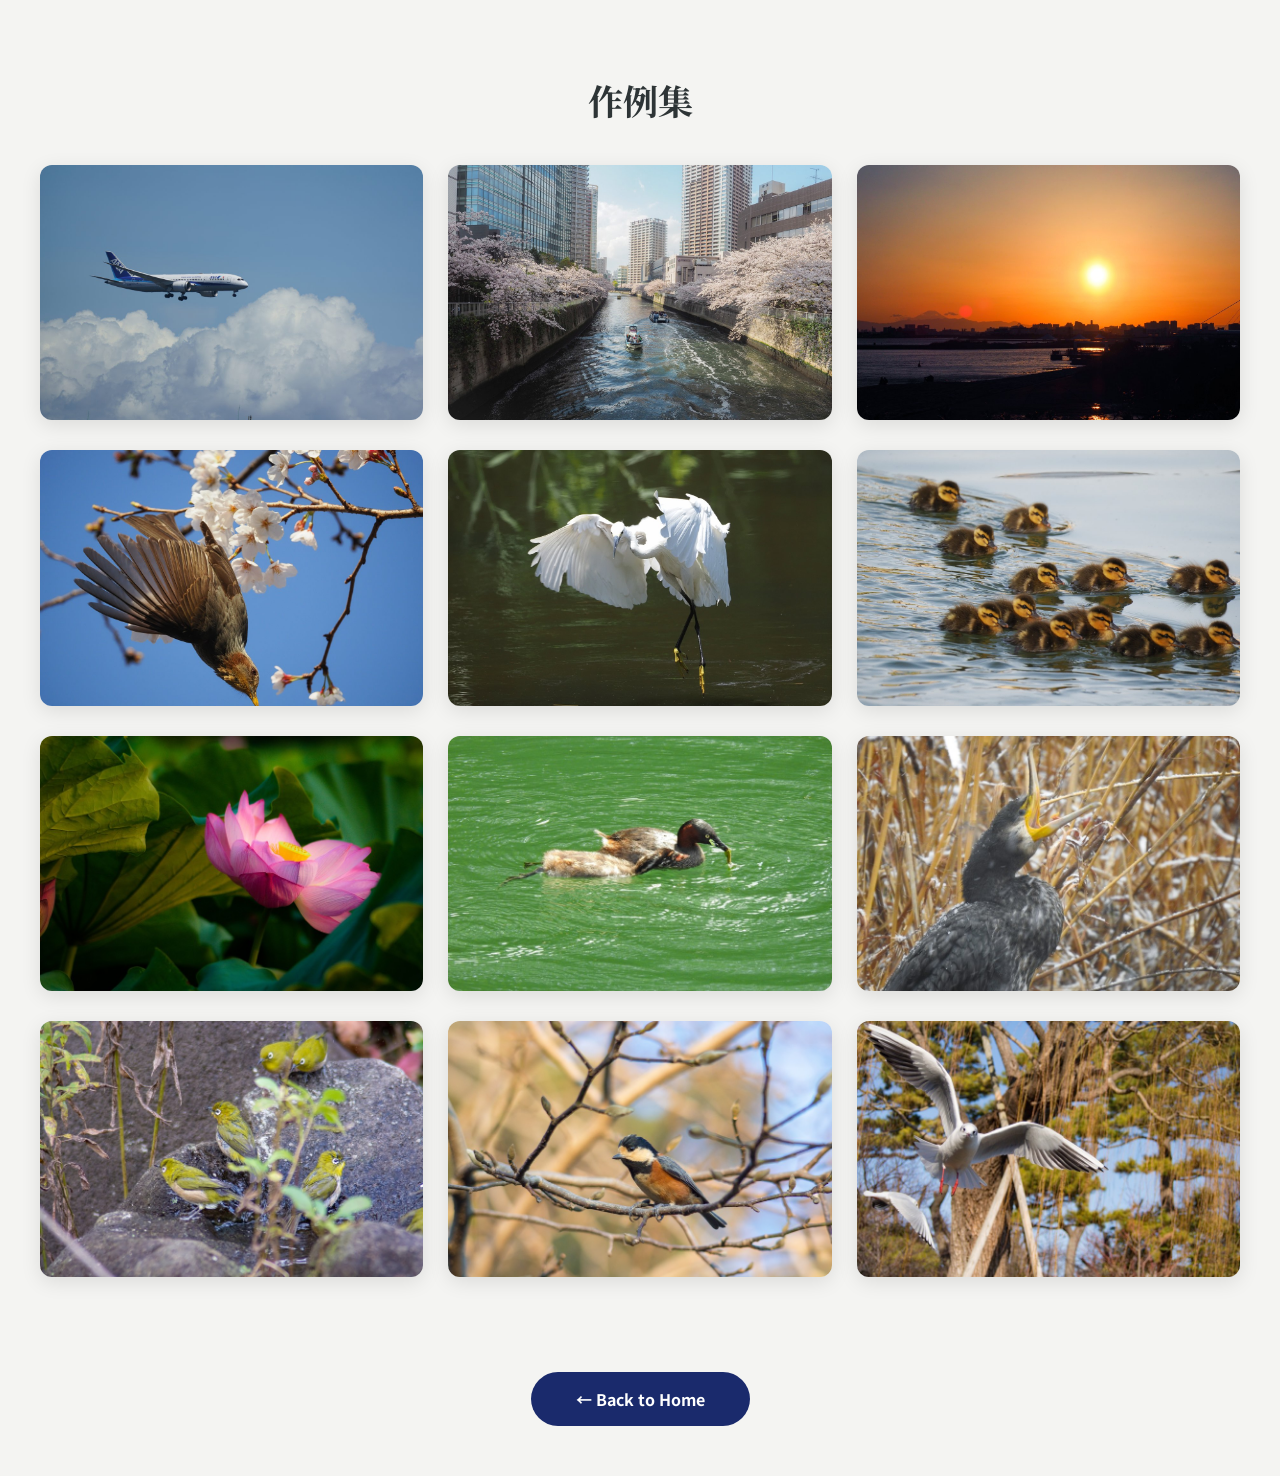
==== commit e8f2e2f9: "update" ====
--- a/all_photos/index.html
+++ b/all_photos/index.html
@@ -1,2 +1,2 @@
 <!DOCTYPE html><html lang="ja" data-astro-cid-qmm55jif> <head><meta charset="UTF-8"><meta name="viewport" content="width=device-width, initial-scale=1.0"><title>Gallery | 豊福雅哉</title><link href="https://fonts.googleapis.com/css2?family=Noto+Serif+JP:wght@400;700&family=Noto+Sans+JP:wght@300;400;700&display=swap" rel="stylesheet"><style>body{font-family:Noto Sans JP,sans-serif;background-color:#f4f4f2;color:#2d3436;padding:50px 20px;text-align:center;margin:0}h1[data-astro-cid-qmm55jif]{font-family:"Noto Serif JP",serif;font-size:2.2rem;margin-bottom:40px}.gallery-grid[data-astro-cid-qmm55jif]{display:grid;grid-template-columns:repeat(auto-fit,minmax(300px,1fr));gap:25px;max-width:1200px;margin:40px auto}.gallery-item[data-astro-cid-qmm55jif] img[data-astro-cid-qmm55jif]{width:100%;aspect-ratio:3/2;object-fit:cover;border-radius:12px;box-shadow:0 5px 20px #0000001a}.back-link[data-astro-cid-qmm55jif]{display:inline-block;margin-top:50px;padding:15px 45px;background:#1a2a6c;color:#fff;text-decoration:none;border-radius:50px;font-weight:700}
-</style></head> <body data-astro-cid-qmm55jif> <h1 data-astro-cid-qmm55jif>All Photography</h1> <div class="gallery-grid" data-astro-cid-qmm55jif> <div class="gallery-item" data-astro-cid-qmm55jif><img src="../gallery/photo1.jpg" alt="作品1" data-astro-cid-qmm55jif></div> <div class="gallery-item" data-astro-cid-qmm55jif><img src="../gallery/photo2.jpg" alt="作品2" data-astro-cid-qmm55jif></div> <div class="gallery-item" data-astro-cid-qmm55jif><img src="../gallery/photo3.jpg" alt="作品3" data-astro-cid-qmm55jif></div> <div class="gallery-item" data-astro-cid-qmm55jif><img src="../gallery/photo4.jpg" alt="作品4" data-astro-cid-qmm55jif></div> <div class="gallery-item" data-astro-cid-qmm55jif><img src="../gallery/photo5.jpg" alt="作品5" data-astro-cid-qmm55jif></div> <div class="gallery-item" data-astro-cid-qmm55jif><img src="../gallery/photo6.jpg" alt="作品6" data-astro-cid-qmm55jif></div> <div class="gallery-item" data-astro-cid-qmm55jif><img src="../gallery/photo7.jpg" alt="作品7" data-astro-cid-qmm55jif></div> <div class="gallery-item" data-astro-cid-qmm55jif><img src="../gallery/photo8.jpg" alt="作品8" data-astro-cid-qmm55jif></div> <div class="gallery-item" data-astro-cid-qmm55jif><img src="../gallery/photo9.jpg" alt="作品9" data-astro-cid-qmm55jif></div> <div class="gallery-item" data-astro-cid-qmm55jif><img src="../gallery/photo10.jpg" alt="作品10" data-astro-cid-qmm55jif></div> <div class="gallery-item" data-astro-cid-qmm55jif><img src="../gallery/photo11.jpg" alt="作品11" data-astro-cid-qmm55jif></div> <div class="gallery-item" data-astro-cid-qmm55jif><img src="../gallery/photo12.jpg" alt="作品12" data-astro-cid-qmm55jif></div> </div> <a href="../" class="back-link" data-astro-cid-qmm55jif>← Back to Home</a> <script type="module">document.addEventListener("DOMContentLoaded",()=>{document.querySelectorAll("img").forEach(t=>{t.addEventListener("contextmenu",e=>e.preventDefault()),t.addEventListener("dragstart",e=>e.preventDefault())})});</script> </body> </html>+</style></head> <body data-astro-cid-qmm55jif> <h1 data-astro-cid-qmm55jif>作例集</h1> <div class="gallery-grid" data-astro-cid-qmm55jif> <div class="gallery-item" data-astro-cid-qmm55jif><img src="../gallery/photo1.jpg" alt="作品1" data-astro-cid-qmm55jif></div> <div class="gallery-item" data-astro-cid-qmm55jif><img src="../gallery/photo2.jpg" alt="作品2" data-astro-cid-qmm55jif></div> <div class="gallery-item" data-astro-cid-qmm55jif><img src="../gallery/photo3.jpg" alt="作品3" data-astro-cid-qmm55jif></div> <div class="gallery-item" data-astro-cid-qmm55jif><img src="../gallery/photo4.jpg" alt="作品4" data-astro-cid-qmm55jif></div> <div class="gallery-item" data-astro-cid-qmm55jif><img src="../gallery/photo5.jpg" alt="作品5" data-astro-cid-qmm55jif></div> <div class="gallery-item" data-astro-cid-qmm55jif><img src="../gallery/photo6.jpg" alt="作品6" data-astro-cid-qmm55jif></div> <div class="gallery-item" data-astro-cid-qmm55jif><img src="../gallery/photo7.jpg" alt="作品7" data-astro-cid-qmm55jif></div> <div class="gallery-item" data-astro-cid-qmm55jif><img src="../gallery/photo8.jpg" alt="作品8" data-astro-cid-qmm55jif></div> <div class="gallery-item" data-astro-cid-qmm55jif><img src="../gallery/photo9.jpg" alt="作品9" data-astro-cid-qmm55jif></div> <div class="gallery-item" data-astro-cid-qmm55jif><img src="../gallery/photo10.jpg" alt="作品10" data-astro-cid-qmm55jif></div> <div class="gallery-item" data-astro-cid-qmm55jif><img src="../gallery/photo11.jpg" alt="作品11" data-astro-cid-qmm55jif></div> <div class="gallery-item" data-astro-cid-qmm55jif><img src="../gallery/photo12.jpg" alt="作品12" data-astro-cid-qmm55jif></div> </div> <a href="../" class="back-link" data-astro-cid-qmm55jif>← Back to Home</a> <script type="module">document.addEventListener("DOMContentLoaded",()=>{document.querySelectorAll("img").forEach(t=>{t.addEventListener("contextmenu",e=>e.preventDefault()),t.addEventListener("dragstart",e=>e.preventDefault())})});</script> </body> </html>
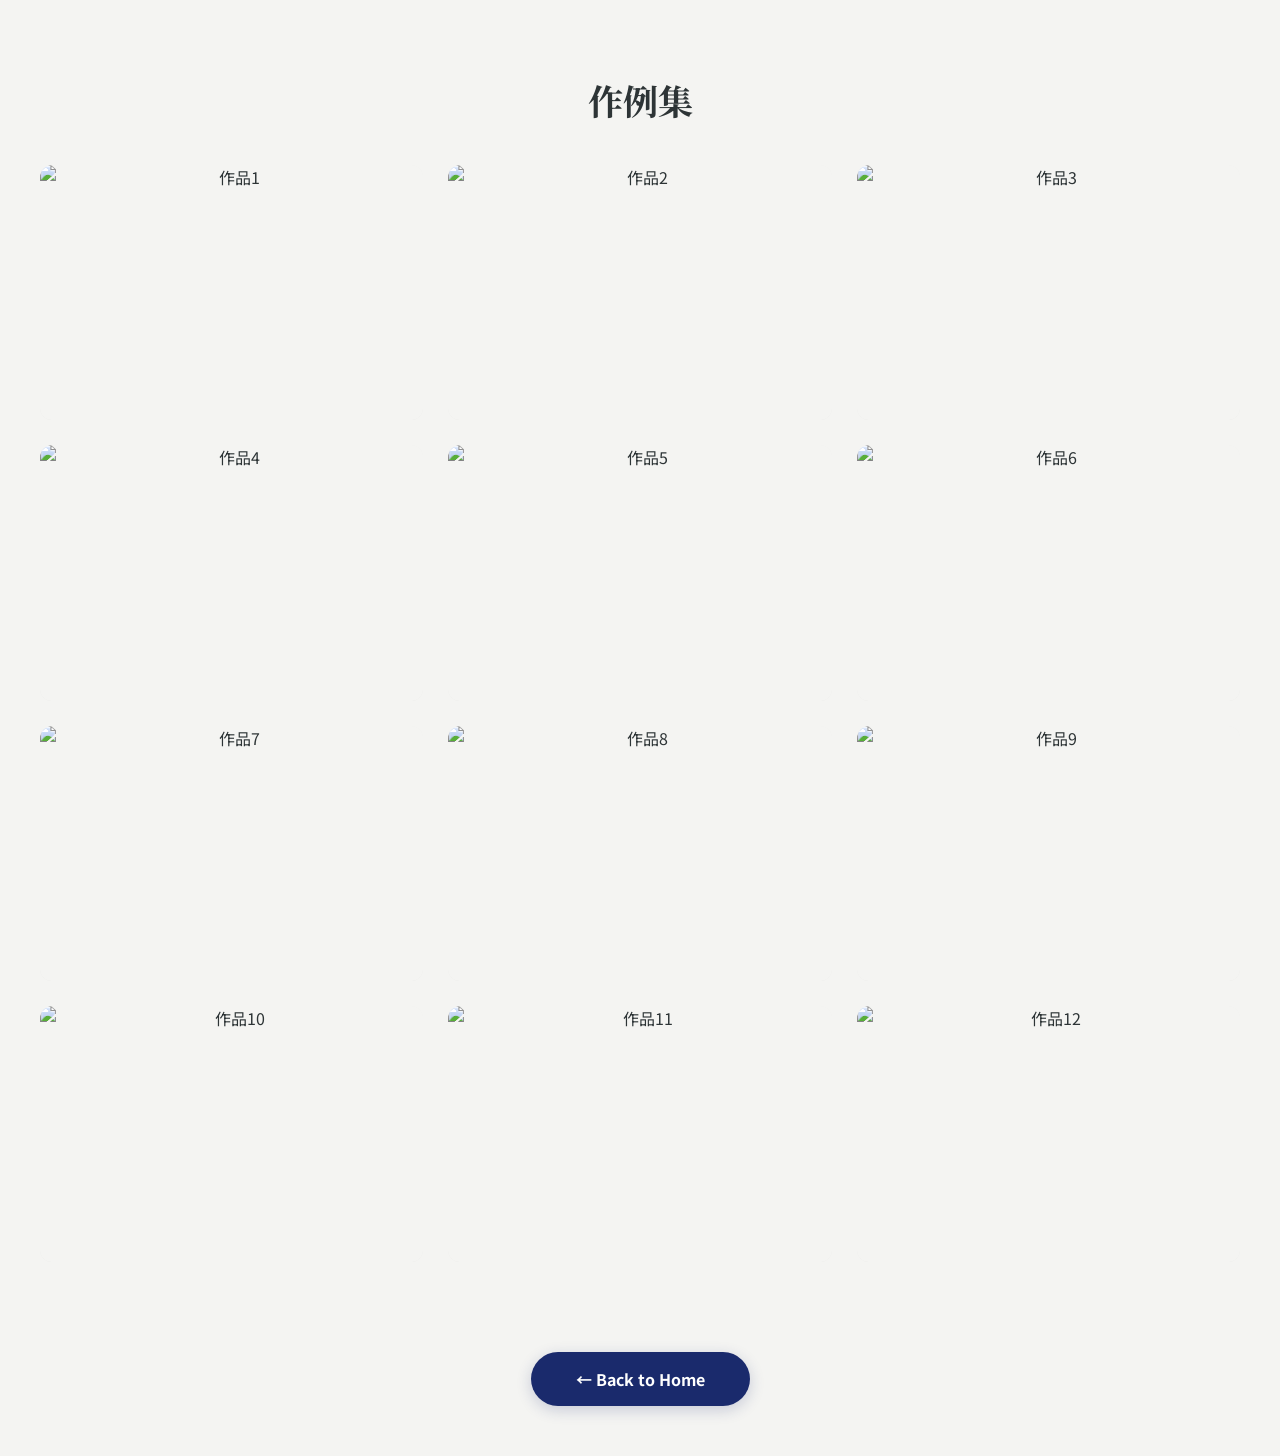
==== commit 65df0484: "update" ====
--- a/all_photos/index.html
+++ b/all_photos/index.html
@@ -1,2 +1,2 @@
-<!DOCTYPE html><html lang="ja" data-astro-cid-qmm55jif> <head><meta charset="UTF-8"><meta name="viewport" content="width=device-width, initial-scale=1.0"><title>Gallery | 豊福雅哉</title><link href="https://fonts.googleapis.com/css2?family=Noto+Serif+JP:wght@400;700&family=Noto+Sans+JP:wght@300;400;700&display=swap" rel="stylesheet"><style>body{font-family:Noto Sans JP,sans-serif;background-color:#f4f4f2;color:#2d3436;padding:50px 20px;text-align:center;margin:0}h1[data-astro-cid-qmm55jif]{font-family:"Noto Serif JP",serif;font-size:2.2rem;margin-bottom:40px}.gallery-grid[data-astro-cid-qmm55jif]{display:grid;grid-template-columns:repeat(auto-fit,minmax(300px,1fr));gap:25px;max-width:1200px;margin:40px auto}.gallery-item[data-astro-cid-qmm55jif] img[data-astro-cid-qmm55jif]{width:100%;aspect-ratio:3/2;object-fit:cover;border-radius:12px;box-shadow:0 5px 20px #0000001a}.back-link[data-astro-cid-qmm55jif]{display:inline-block;margin-top:50px;padding:15px 45px;background:#1a2a6c;color:#fff;text-decoration:none;border-radius:50px;font-weight:700}
-</style></head> <body data-astro-cid-qmm55jif> <h1 data-astro-cid-qmm55jif>作例集</h1> <div class="gallery-grid" data-astro-cid-qmm55jif> <div class="gallery-item" data-astro-cid-qmm55jif><img src="../gallery/photo1.jpg" alt="作品1" data-astro-cid-qmm55jif></div> <div class="gallery-item" data-astro-cid-qmm55jif><img src="../gallery/photo2.jpg" alt="作品2" data-astro-cid-qmm55jif></div> <div class="gallery-item" data-astro-cid-qmm55jif><img src="../gallery/photo3.jpg" alt="作品3" data-astro-cid-qmm55jif></div> <div class="gallery-item" data-astro-cid-qmm55jif><img src="../gallery/photo4.jpg" alt="作品4" data-astro-cid-qmm55jif></div> <div class="gallery-item" data-astro-cid-qmm55jif><img src="../gallery/photo5.jpg" alt="作品5" data-astro-cid-qmm55jif></div> <div class="gallery-item" data-astro-cid-qmm55jif><img src="../gallery/photo6.jpg" alt="作品6" data-astro-cid-qmm55jif></div> <div class="gallery-item" data-astro-cid-qmm55jif><img src="../gallery/photo7.jpg" alt="作品7" data-astro-cid-qmm55jif></div> <div class="gallery-item" data-astro-cid-qmm55jif><img src="../gallery/photo8.jpg" alt="作品8" data-astro-cid-qmm55jif></div> <div class="gallery-item" data-astro-cid-qmm55jif><img src="../gallery/photo9.jpg" alt="作品9" data-astro-cid-qmm55jif></div> <div class="gallery-item" data-astro-cid-qmm55jif><img src="../gallery/photo10.jpg" alt="作品10" data-astro-cid-qmm55jif></div> <div class="gallery-item" data-astro-cid-qmm55jif><img src="../gallery/photo11.jpg" alt="作品11" data-astro-cid-qmm55jif></div> <div class="gallery-item" data-astro-cid-qmm55jif><img src="../gallery/photo12.jpg" alt="作品12" data-astro-cid-qmm55jif></div> </div> <a href="../" class="back-link" data-astro-cid-qmm55jif>← Back to Home</a> <script type="module">document.addEventListener("DOMContentLoaded",()=>{document.querySelectorAll("img").forEach(t=>{t.addEventListener("contextmenu",e=>e.preventDefault()),t.addEventListener("dragstart",e=>e.preventDefault())})});</script> </body> </html>+<!DOCTYPE html><html lang="ja" data-astro-cid-qmm55jif> <head><meta charset="UTF-8"><meta name="viewport" content="width=device-width, initial-scale=1.0"><title>Gallery | 豊福雅哉</title><link href="https://fonts.googleapis.com/css2?family=Noto+Serif+JP:wght@400;700&family=Noto+Sans+JP:wght@300;400;700&display=swap" rel="stylesheet"><style>@keyframes fadeInUp{0%{opacity:0;transform:translateY(20px)}to{opacity:1;transform:translateY(0)}}body{font-family:Noto Sans JP,sans-serif;background-color:#f4f4f2;color:#2d3436;padding:50px 20px;text-align:center;margin:0}h1[data-astro-cid-qmm55jif]{font-family:"Noto Serif JP",serif;font-size:2.2rem;margin-bottom:40px;animation:fadeInUp .8s ease-out}.gallery-grid[data-astro-cid-qmm55jif]{display:grid;grid-template-columns:repeat(auto-fit,minmax(300px,1fr));gap:25px;max-width:1200px;margin:40px auto;animation:fadeInUp 1s ease-out}.gallery-item[data-astro-cid-qmm55jif]{overflow:hidden;border-radius:12px;transition:transform .3s ease,box-shadow .3s ease}.gallery-item[data-astro-cid-qmm55jif] img[data-astro-cid-qmm55jif]{width:100%;aspect-ratio:3/2;object-fit:cover;display:block;border-radius:12px;box-shadow:0 5px 20px #0000001a;transition:transform .3s ease}.gallery-item[data-astro-cid-qmm55jif]:hover{transform:translateY(-8px);box-shadow:0 15px 30px #00000026}.gallery-item[data-astro-cid-qmm55jif]:hover img[data-astro-cid-qmm55jif]{transform:scale(1.03)}.back-link[data-astro-cid-qmm55jif]{display:inline-block;margin-top:50px;padding:15px 45px;background:#1a2a6c;color:#fff;text-decoration:none;border-radius:50px;font-weight:700;transition:all .3s ease;box-shadow:0 4px 15px #1a2a6c33}.back-link[data-astro-cid-qmm55jif]:hover{background:#2a3a7c;transform:translateY(-3px);box-shadow:0 6px 20px #1a2a6c4d}
+</style></head> <body data-astro-cid-qmm55jif> <h1 data-astro-cid-qmm55jif>作例集</h1> <div class="gallery-grid" data-astro-cid-qmm55jif> <div class="gallery-item" data-astro-cid-qmm55jif><img src="/masaya-toyofuku/gallery/photo1.jpg" alt="作品1" data-astro-cid-qmm55jif></div> <div class="gallery-item" data-astro-cid-qmm55jif><img src="/masaya-toyofuku/gallery/photo2.jpg" alt="作品2" data-astro-cid-qmm55jif></div> <div class="gallery-item" data-astro-cid-qmm55jif><img src="/masaya-toyofuku/gallery/photo3.jpg" alt="作品3" data-astro-cid-qmm55jif></div> <div class="gallery-item" data-astro-cid-qmm55jif><img src="/masaya-toyofuku/gallery/photo4.jpg" alt="作品4" data-astro-cid-qmm55jif></div> <div class="gallery-item" data-astro-cid-qmm55jif><img src="/masaya-toyofuku/gallery/photo5.jpg" alt="作品5" data-astro-cid-qmm55jif></div> <div class="gallery-item" data-astro-cid-qmm55jif><img src="/masaya-toyofuku/gallery/photo6.jpg" alt="作品6" data-astro-cid-qmm55jif></div> <div class="gallery-item" data-astro-cid-qmm55jif><img src="/masaya-toyofuku/gallery/photo7.jpg" alt="作品7" data-astro-cid-qmm55jif></div> <div class="gallery-item" data-astro-cid-qmm55jif><img src="/masaya-toyofuku/gallery/photo8.jpg" alt="作品8" data-astro-cid-qmm55jif></div> <div class="gallery-item" data-astro-cid-qmm55jif><img src="/masaya-toyofuku/gallery/photo9.jpg" alt="作品9" data-astro-cid-qmm55jif></div> <div class="gallery-item" data-astro-cid-qmm55jif><img src="/masaya-toyofuku/gallery/photo10.jpg" alt="作品10" data-astro-cid-qmm55jif></div> <div class="gallery-item" data-astro-cid-qmm55jif><img src="/masaya-toyofuku/gallery/photo11.jpg" alt="作品11" data-astro-cid-qmm55jif></div> <div class="gallery-item" data-astro-cid-qmm55jif><img src="/masaya-toyofuku/gallery/photo12.jpg" alt="作品12" data-astro-cid-qmm55jif></div> </div> <a href="/masaya-toyofuku" class="back-link" data-astro-cid-qmm55jif>← Back to Home</a> <script type="module">document.addEventListener("DOMContentLoaded",()=>{document.querySelectorAll("img").forEach(t=>{t.addEventListener("contextmenu",e=>e.preventDefault()),t.addEventListener("dragstart",e=>e.preventDefault())})});</script> </body> </html>
